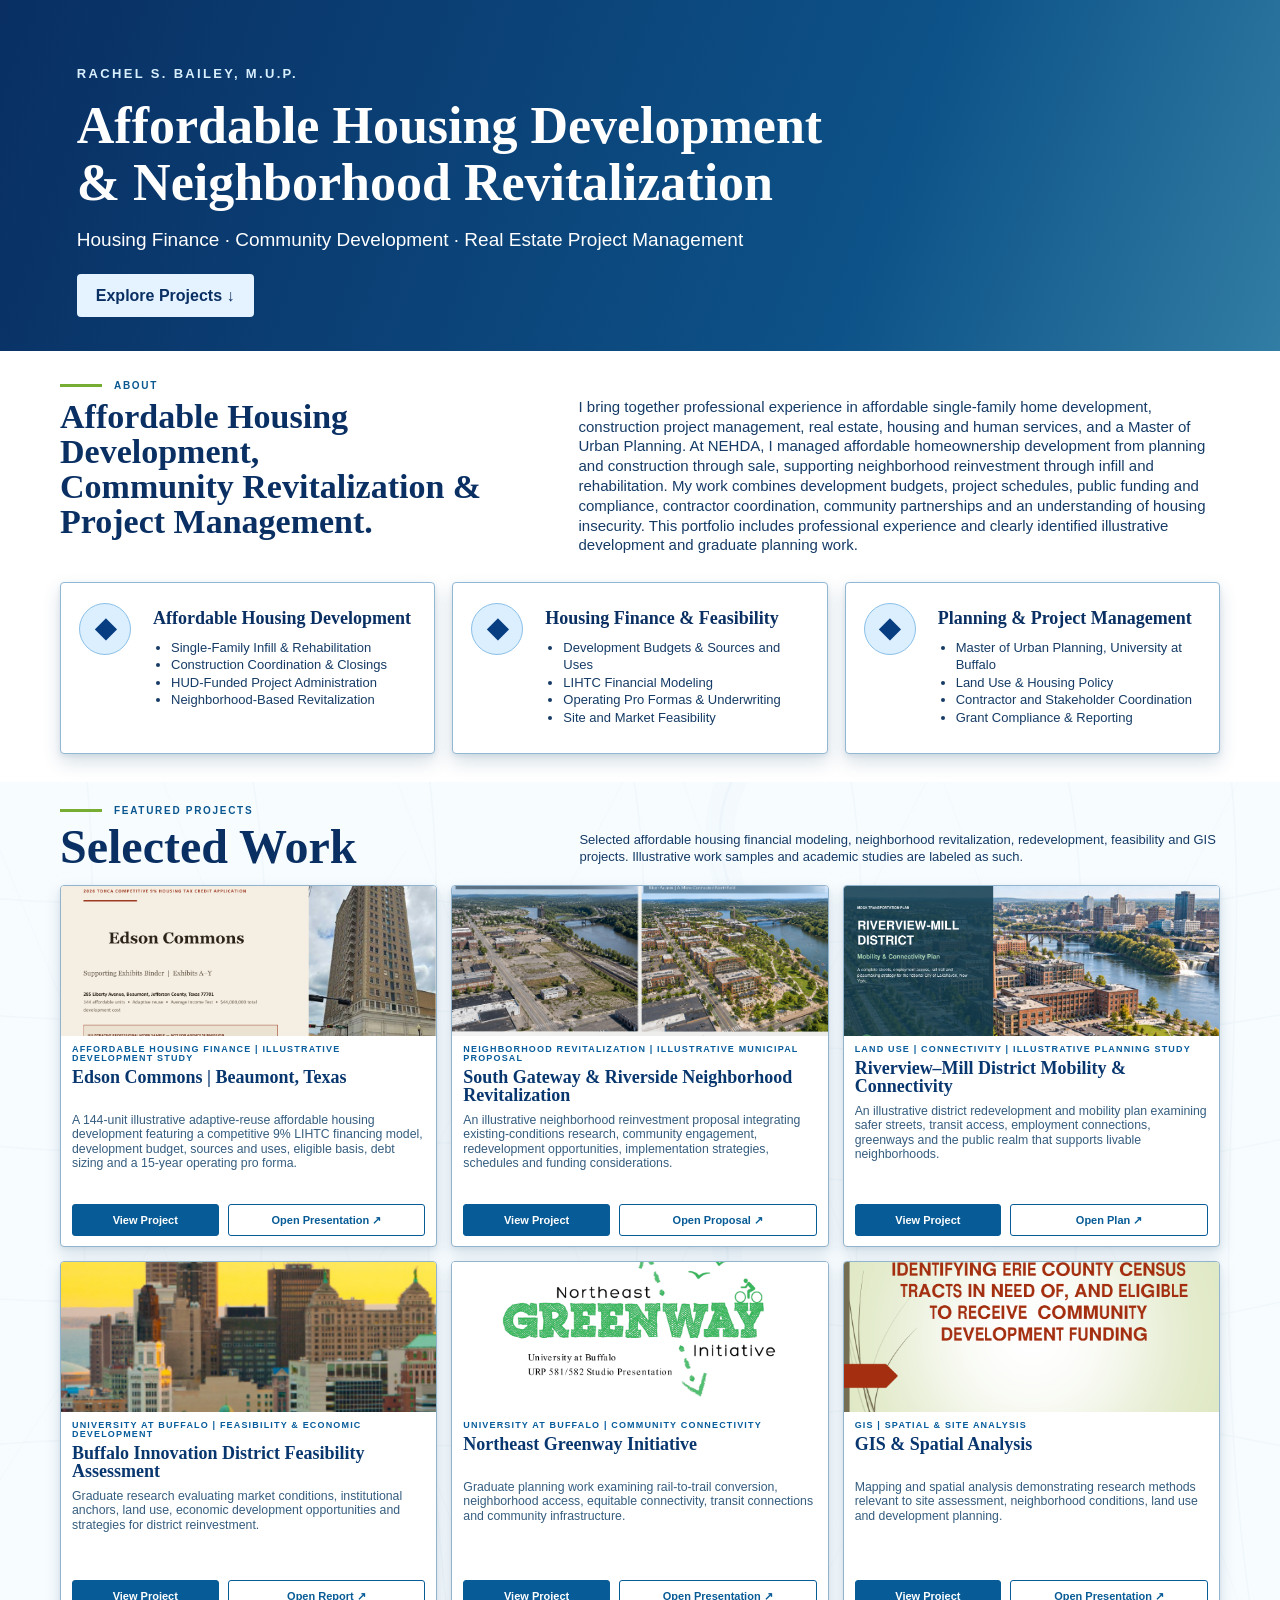
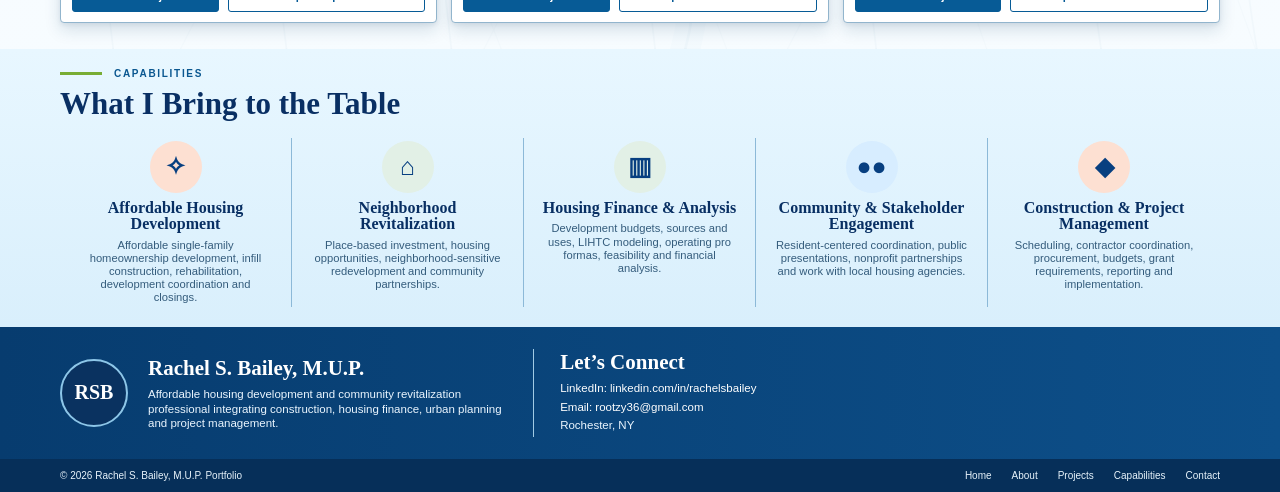
==== index.html @ 05797ed9 "Add files via upload" ====
<!DOCTYPE html>

<html lang="en">
<head>
<meta charset="utf-8"/>
<meta content="width=device-width, initial-scale=1" name="viewport"/>
<meta content="Affordable housing development, LIHTC financial modeling, neighborhood revitalization, infill housing and real estate project management portfolio of Rachel S. Bailey, M.U.P." name="description"/>
<title>Rachel S. Bailey, M.U.P. | Affordable Housing Development Portfolio</title>
<link href="styles.css" rel="stylesheet"/>
</head>
<body>
<section aria-label="Rachel S. Bailey portfolio header" class="hero" id="home">
<nav aria-label="Main navigation" class="hero-nav">
<a class="active" href="#home">Home</a>
<a href="#about">About</a>
<a href="#projects">Projects</a>
<a href="#capabilities">Capabilities</a>
<a href="#contact">Contact</a>
</nav>
<a aria-label="View my work" class="hero-work-link" href="#projects">View My Work</a>
<div class="housing-hero-content"><div class="housing-kicker">RACHEL S. BAILEY, M.U.P.</div><h1>Affordable Housing Development<br/>&amp; Neighborhood Revitalization</h1><p>Housing Finance · Community Development · Real Estate Project Management</p><a class="housing-cta" href="#projects">Explore Projects ↓</a></div></section>
<section class="about section" id="about">
<div class="container">
<div class="about-intro-grid">
<div>
<div class="eyebrow"><span></span>About</div>
<h2>Affordable Housing Development,<br/>Community Revitalization &amp; Project Management.</h2>

</div>
<div class="about-copy">
<p>I bring together professional experience in affordable single-family home development, construction project management, real estate, housing and human services, and a Master of Urban Planning. At NEHDA, I managed affordable homeownership development from planning and construction through sale, supporting neighborhood reinvestment through infill and rehabilitation. My work combines development budgets, project schedules, public funding and compliance, contractor coordination, community partnerships and an understanding of housing insecurity. This portfolio includes professional experience and clearly identified illustrative development and graduate planning work.</p>
</div>
</div>
<div class="about-cards">
<article class="about-card">
<div class="round-icon">◆</div>
<div><h3>Affordable Housing Development</h3>
<ul><li>Single-Family Infill &amp; Rehabilitation</li><li>Construction Coordination &amp; Closings</li><li>HUD-Funded Project Administration</li><li>Neighborhood-Based Revitalization</li></ul></div>
</article>
<article class="about-card">
<div class="round-icon">◆</div>
<div><h3>Housing Finance &amp; Feasibility</h3>
<ul><li>Development Budgets &amp; Sources and Uses</li><li>LIHTC Financial Modeling</li><li>Operating Pro Formas &amp; Underwriting</li><li>Site and Market Feasibility</li></ul></div>
</article>
<article class="about-card">
<div class="round-icon">◆</div>
<div><h3>Planning &amp; Project Management</h3>
<ul><li>Master of Urban Planning, University at Buffalo</li><li>Land Use &amp; Housing Policy</li><li>Contractor and Stakeholder Coordination</li><li>Grant Compliance &amp; Reporting</li></ul></div>
</article>
</div>
</div></section>
<section class="projects section" id="projects">
<div class="container">
<div class="section-heading-grid">
<div><div class="eyebrow"><span></span>Featured Projects</div><h2>Selected Work</h2></div>
<p>Selected affordable housing financial modeling, neighborhood revitalization, redevelopment, feasibility and GIS projects. Illustrative work samples and academic studies are labeled as such.</p>
</div>
<div class="project-grid"><article class="project-card"><div class="project-image"><img alt="Edson Commons | Beaumont, Texas project cover" loading="lazy" src="assets/edson_cover.png"/></div><div class="project-body"><div class="project-label">Affordable Housing Finance | Illustrative Development Study</div><h3>Edson Commons | Beaumont, Texas</h3><p>A 144-unit illustrative adaptive-reuse affordable housing development featuring a competitive 9% LIHTC financing model, development budget, sources and uses, eligible basis, debt sizing and a 15-year operating pro forma.</p><div class="project-actions"><a class="btn" href="edson-commons.html">View Project</a><a class="btn outline" href="documents/Edson_Commons_Presentation.pdf" rel="noopener" target="_blank">Open Presentation ↗</a></div></div></article><article class="project-card"><div class="project-image"><img alt="South Gateway &amp; Riverside Neighborhood Revitalization project cover" loading="lazy" src="assets/south_gateway_before_after.png"/></div><div class="project-body"><div class="project-label">Neighborhood Revitalization | Illustrative Municipal Proposal</div><h3>South Gateway &amp; Riverside Neighborhood Revitalization</h3><p>An illustrative neighborhood reinvestment proposal integrating existing-conditions research, community engagement, redevelopment opportunities, implementation strategies, schedules and funding considerations.</p><div class="project-actions"><a class="btn" href="municipal-proposal.html">View Project</a><a class="btn outline" href="documents/South_Gateway_Riverside_Proposal_FINAL_2026.pdf" rel="noopener" target="_blank">Open Proposal ↗</a></div></div></article><article class="project-card"><div class="project-image"><img alt="Riverview–Mill District Mobility &amp; Connectivity project cover" loading="lazy" src="assets/lakehaven_cover.png"/></div><div class="project-body"><div class="project-label">Land Use | Connectivity | Illustrative Planning Study</div><h3>Riverview–Mill District Mobility &amp; Connectivity</h3><p>An illustrative district redevelopment and mobility plan examining safer streets, transit access, employment connections, greenways and the public realm that supports livable neighborhoods.</p><div class="project-actions"><a class="btn" href="lakehaven-mobility.html">View Project</a><a class="btn outline" href="documents/Lakehaven_Riverview_Mobility_Connectivity_Plan.pdf" rel="noopener" target="_blank">Open Plan ↗</a></div></div></article><article class="project-card"><div class="project-image"><img alt="Buffalo Innovation District Feasibility Assessment project cover" loading="lazy" src="assets/innovation_cover.png"/></div><div class="project-body"><div class="project-label">University at Buffalo | Feasibility &amp; Economic Development</div><h3>Buffalo Innovation District Feasibility Assessment</h3><p>Graduate research evaluating market conditions, institutional anchors, land use, economic development opportunities and strategies for district reinvestment.</p><div class="project-actions"><a class="btn" href="innovation-district.html">View Project</a><a class="btn outline" href="documents/Buffalo_Innovation_District_Feasibility_Report.pdf" rel="noopener" target="_blank">Open Report ↗</a></div></div></article><article class="project-card"><div class="project-image"><img alt="Northeast Greenway Initiative project cover" loading="lazy" src="assets/greenway_cover.png"/></div><div class="project-body"><div class="project-label">University at Buffalo | Community Connectivity</div><h3>Northeast Greenway Initiative</h3><p>Graduate planning work examining rail-to-trail conversion, neighborhood access, equitable connectivity, transit connections and community infrastructure.</p><div class="project-actions"><a class="btn" href="greenway.html">View Project</a><a class="btn outline" href="documents/Northeast_Greenway_Presentation.pdf" rel="noopener" target="_blank">Open Presentation ↗</a></div></div></article><article class="project-card"><div class="project-image"><img alt="GIS &amp; Spatial Analysis project cover" loading="lazy" src="assets/gis_cover.png"/></div><div class="project-body"><div class="project-label">GIS | Spatial &amp; Site Analysis</div><h3>GIS &amp; Spatial Analysis</h3><p>Mapping and spatial analysis demonstrating research methods relevant to site assessment, neighborhood conditions, land use and development planning.</p><div class="project-actions"><a class="btn" href="erie-gis.html">View Project</a><a class="btn outline" href="documents/Erie_County_GIS_Presentation.pdf" rel="noopener" target="_blank">Open Presentation ↗</a></div></div></article></div>
</div>
</section>

<section class="capabilities section" id="capabilities">
<div class="container">
<div class="eyebrow"><span></span>Capabilities</div>
<h2>What I Bring to the Table</h2>
<div class="cap-grid">
<article class="cap"><div class="cap-icon peach">✧</div><h3>Affordable Housing Development</h3><p>Affordable single-family homeownership development, infill construction, rehabilitation, development coordination and closings.</p></article>
<article class="cap"><div class="cap-icon green">⌂</div><h3>Neighborhood Revitalization</h3><p>Place-based investment, housing opportunities, neighborhood-sensitive redevelopment and community partnerships.</p></article>
<article class="cap"><div class="cap-icon green">▥</div><h3>Housing Finance &amp; Analysis</h3><p>Development budgets, sources and uses, LIHTC modeling, operating pro formas, feasibility and financial analysis.</p></article>
<article class="cap"><div class="cap-icon blue">●●</div><h3>Community &amp; Stakeholder Engagement</h3><p>Resident-centered coordination, public presentations, nonprofit partnerships and work with local housing agencies.</p></article>
<article class="cap"><div class="cap-icon peach">◆</div><h3>Construction &amp; Project Management</h3><p>Scheduling, contractor coordination, procurement, budgets, grant requirements, reporting and implementation.</p></article>
</div>
</div>
</section>
<footer id="contact">
<div class="footer-main">
<div class="container footer-grid">
<div class="footer-profile">
<div aria-label="Rachel S. Bailey initials" class="monogram">RSB</div>
<div><h3>Rachel S. Bailey, M.U.P.</h3><p>Affordable housing development and community revitalization professional integrating construction, housing finance, urban planning and project management.</p></div>
</div>

<div class="footer-contact"><h3>Let’s Connect</h3><p><a href="https://www.linkedin.com/in/rachelsbailey" target="_blank">LinkedIn: linkedin.com/in/rachelsbailey</a></p><p><a href="mailto:rootzy36@gmail.com">Email: rootzy36@gmail.com</a></p><p>Rochester, NY</p></div>
</div>
</div>
<div class="footer-bottom"><div class="container footer-bottom-inner"><span>© 2026 Rachel S. Bailey, M.U.P. Portfolio</span><nav><a href="#home">Home</a><a href="#about">About</a><a href="#projects">Projects</a><a href="#capabilities">Capabilities</a><a href="#contact">Contact</a></nav></div></div>
</footer>
</body>
</html>
---- styles.css ----
:root{--navy:#092f63;--blue:#075c9b;--ink:#153b66;--muted:#4a6781;--line:#91b7d3;--light:#e8f7ff;--pale:#f7fbfe}
*{box-sizing:border-box} html{scroll-behavior:smooth} body{margin:0;color:var(--ink);font-family:Arial,"Segoe UI",sans-serif;line-height:1.32;background:white} a{color:inherit}.container{width:min(1160px,92%);margin:auto}.section{padding:28px 0}.hero{position:relative;width:100%;aspect-ratio:1024/250;background:url("assets/hero_approved_final.png") center/cover no-repeat}.hero-nav{position:absolute;top:10px;right:6.5%;display:flex;gap:26px;z-index:3}.hero-nav a{font-size:14px;font-weight:700;color:#062b59;text-decoration:none;padding:6px 2px 5px;border-bottom:3px solid transparent;text-shadow:0 1px 1px rgba(255,255,255,.65)}.hero-nav a:hover,.hero-nav a.active{border-color:#0c5b97}.hero-work-link{position:absolute;left:6.7%;top:70%;width:15.5%;height:15%;text-indent:-9999px;overflow:hidden;z-index:4}
.eyebrow{text-transform:uppercase;letter-spacing:.17em;font-size:10px;font-weight:800;color:#0a5790;display:flex;align-items:center;gap:12px}.eyebrow span{display:inline-block;width:42px;height:3px;background:#78ad34}.about{background:white}.about-intro-grid{display:grid;grid-template-columns:.84fr 1.16fr;gap:54px;align-items:start}.about h2,.projects h2,.capabilities h2{font-family:Georgia,"Times New Roman",serif;color:var(--navy);font-weight:700}.about h2{font-size:34px;line-height:1.03;margin:7px 0 10px}.about blockquote{font-family:Georgia,"Times New Roman",serif;font-style:italic;color:#214d78;margin:14px 0 0 42px;font-size:15px;max-width:360px}.about blockquote cite{display:block;font-style:normal;margin-top:2px}.about-copy{padding-top:18px;font-size:15px}.about-copy p{margin:0}.about-cards{display:grid;grid-template-columns:repeat(3,1fr);gap:17px;margin-top:27px}.about-card{background:white;border:1.5px solid #90b8d4;box-shadow:0 8px 18px rgba(25,78,116,.18),0 2px 5px rgba(25,78,116,.09);border-radius:4px;padding:20px 18px;display:grid;grid-template-columns:62px 1fr;gap:12px;min-height:172px}.round-icon,.resource-icon,.cap-icon{border-radius:50%;display:grid;place-items:center}.round-icon{width:52px;height:52px;background:#dcefff;border:1px solid #8ac0e8;color:#073e82;font-size:27px;font-weight:800}.about-card h3{font-family:Georgia,"Times New Roman",serif;color:var(--navy);font-size:18px;line-height:1.15;margin:5px 0 10px}.about-card ul{margin:0;padding-left:18px;font-size:13px;line-height:1.35}
.projects{background-color:#f5fbff;background-image:linear-gradient(rgba(247,252,255,.84),rgba(247,252,255,.84)),url("assets/planning_map_overlay.svg");background-size:cover;background-position:center;padding:22px 0 26px}.section-heading-grid{display:grid;grid-template-columns:.85fr 1.15fr;gap:46px;align-items:end;margin-bottom:15px}.projects h2{font-size:48px;line-height:.95;margin:7px 0 0}.section-heading-grid p{margin:0 0 5px;font-size:13px}.project-grid{display:grid;grid-template-columns:repeat(3,minmax(0,1fr));gap:14px;align-items:stretch}.project-card{background:white;border:1.5px solid #92b5cd;box-shadow:0 7px 16px rgba(22,66,99,.15),0 2px 4px rgba(22,66,99,.08);border-radius:4px;overflow:hidden;display:flex;flex-direction:column;height:100%}.project-image{height:150px;flex:0 0 150px;background:#edf5f9;overflow:hidden}.project-image img{width:100%;height:100%;object-fit:cover;object-position:center;display:block}.project-body{padding:9px 11px 10px;display:flex;flex-direction:column;flex:1;min-height:210px}.project-label{font-size:9px;line-height:1;text-transform:uppercase;letter-spacing:.13em;color:#075c9b;font-weight:800;margin-bottom:5px}.project-body h3{font-family:Georgia,"Times New Roman",serif;color:#08366e;font-size:18px;line-height:1.03;margin:0 0 7px;min-height:38px}.project-body p{font-size:12.3px;line-height:1.17;margin:0;color:#355d7f;min-height:57px}.project-actions{display:grid;grid-template-columns:1fr 1.35fr;gap:9px;margin-top:auto;padding-top:10px}.btn{display:inline-flex;align-items:center;justify-content:center;min-height:32px;padding:6px 10px;background:#075b96;color:white;text-decoration:none;border:1px solid #075b96;border-radius:3px;font-size:11px;font-weight:700;text-align:center;white-space:nowrap}.btn.outline{background:white;color:#075b96}.btn:hover{filter:brightness(.93)}
.resources{background:white;border-top:1px solid #d9e8f3;border-bottom:1px solid #d9e8f3}.resource-grid{display:grid;grid-template-columns:repeat(3,1fr)}.resource-card{padding:18px 18px 17px;display:grid;grid-template-columns:58px 1fr;gap:12px;min-height:108px;border-right:1px solid #a7c6db}.resource-card:last-child{border-right:0}.resource-icon{width:52px;height:52px;background:#d9efff;border:1px solid #9acbec;color:#063d7e;font-size:25px;font-weight:800}.resource-card h3{font-family:Georgia,"Times New Roman",serif;color:var(--navy);font-size:18px;margin:1px 0 2px}.resource-card p{font-size:11.6px;line-height:1.18;color:#385f80;margin:0 0 3px}.resource-card a{font-family:Georgia,"Times New Roman",serif;color:#06366e;font-size:12px;font-weight:700}
.capabilities{background:linear-gradient(180deg,#e8f7ff,#d9effc);padding:18px 0 20px}.capabilities h2{font-size:31px;margin:4px 0 13px}.cap-grid{display:grid;grid-template-columns:repeat(5,1fr);gap:0}.cap{padding:3px 18px 2px;text-align:center;border-right:1px solid #8cb9d8}.cap:last-child{border-right:0}.cap-icon{width:52px;height:52px;margin:0 auto 7px;background:#d9efff;color:#073f80;font-size:25px;font-weight:800}.cap-icon.peach{background:#fde0d2}.cap-icon.green{background:#e2f0e6}.cap-icon.blue{background:#d7edff}.cap h3{font-family:Georgia,"Times New Roman",serif;color:#082f63;font-size:16px;line-height:1.02;margin:0 0 6px}.cap p{font-size:11.2px;line-height:1.18;color:#345c7c;margin:0}
.footer-main{background:linear-gradient(90deg,#073c6f,#0d4f89);color:white;padding:22px 0}.footer-grid{display:grid;grid-template-columns:1.25fr .95fr .9fr;gap:28px;align-items:center}.footer-profile{display:grid;grid-template-columns:72px 1fr;gap:16px;align-items:center}.monogram{width:68px;height:68px;border-radius:50%;display:grid;place-items:center;border:2px solid #8dc6e8;background:#0a3260;color:white;font-family:Georgia,"Times New Roman",serif;font-weight:700;font-size:20px}.footer-main h3{font-family:Georgia,"Times New Roman",serif;font-size:21px;margin:0 0 5px}.footer-main p{font-size:11.5px;line-height:1.25;margin:0;color:#ebf6ff}.footer-quote{border-left:1px solid #a1cbe5;padding-left:25px;margin:0;font-family:Georgia,"Times New Roman",serif;font-size:13px;font-style:italic;line-height:1.35}.footer-quote cite{display:block;font-style:normal;margin-top:8px}.footer-contact{border-left:1px solid #a1cbe5;padding-left:26px}.footer-contact p{margin:4px 0}.footer-contact a{color:white;text-decoration:none}.footer-bottom{background:#062f59;color:#e7f3fb;padding:10px 0}.footer-bottom-inner{display:flex;justify-content:space-between;align-items:center;gap:20px;font-size:10px}.footer-bottom nav{display:flex;gap:20px}.footer-bottom a{color:#e7f3fb;text-decoration:none}
/* Project/resource pages use same language */
.site-header{background:#e7f5ff;border-bottom:1px solid #c7deed}.site-header .nav{width:min(1160px,92%);margin:auto;display:flex;justify-content:flex-end}.site-header .nav-links{display:flex;gap:26px}.site-header a{display:block;padding:14px 0 11px;color:#0b3564;text-decoration:none;font-weight:700;font-size:13px}.project-hero{background:#eef8ff;border-bottom:1px solid #c7deed;padding:34px 0 26px}.project-hero .container,.project-detail .container,.project-detail+.section .container{width:min(1160px,92%);margin:auto}.project-hero .meta{text-transform:uppercase;letter-spacing:.14em;font-size:10px;font-weight:800;color:#075c9b}.project-hero h1{font-family:Georgia,"Times New Roman",serif;color:#082f63;font-size:38px;line-height:1.04;margin:8px 0 10px}.project-hero p{max-width:850px;color:#4d6b83;font-size:14px}.project-detail{padding:34px 0;background:white}.project-layout{display:grid;grid-template-columns:1fr 330px;gap:22px}.preview,.side{border:1.5px solid #90b8d4;box-shadow:0 7px 17px rgba(20,65,99,.14);padding:14px;border-radius:4px;background:white}.preview img{width:100%;max-height:620px;object-fit:contain;display:block}.side h3{font-family:Georgia,"Times New Roman",serif;color:#082f63;margin-top:0}.side ul{padding-left:18px;color:#4d6b83;font-size:13px}.pdf-frame{width:100%;height:78vh;border:1.5px solid #90b8d4;box-shadow:0 7px 17px rgba(20,65,99,.12);background:white}.placeholder{padding:38px;border:1.5px dashed #90b8d4;text-align:center}.project-detail+.section{background:#f7fbfe;padding:30px 0}.project-detail+.section h2{font-family:Georgia,"Times New Roman",serif;color:#082f63}
@media(max-width:900px){.hero-nav{right:3%;gap:14px}.about-intro-grid,.section-heading-grid,.footer-grid,.project-layout{grid-template-columns:1fr}.about-cards,.project-grid{grid-template-columns:repeat(2,1fr)}.cap-grid{grid-template-columns:repeat(2,1fr);gap:14px}.cap{border-right:0;border-bottom:1px solid #8cb9d8;padding-bottom:14px}.footer-contact,.footer-quote{border-left:0;padding-left:0}.resource-grid{grid-template-columns:1fr}.resource-card{border-right:0;border-bottom:1px solid #a7c6db}}
@media(max-width:620px){.hero{aspect-ratio:auto;height:300px;background-size:auto 100%;background-position:center}.hero-nav{background:rgba(235,247,255,.92);left:0;right:0;top:0;justify-content:center;gap:12px;padding:4px}.hero-nav a{font-size:11px}.hero-work-link{left:7%;top:70%;width:30%}.about-cards,.project-grid,.cap-grid{grid-template-columns:1fr}.about-intro-grid{gap:18px}.about blockquote{margin-left:0}.project-image{height:180px;flex-basis:180px}.project-body p,.project-body h3{min-height:auto}.footer-bottom-inner{flex-direction:column}.footer-bottom nav{flex-wrap:wrap;justify-content:center}}

/* Exact approved hero artwork; transparent hit targets preserve live navigation. */
.hero-nav a{color:transparent!important;text-shadow:none!important;border-bottom-color:transparent!important;min-width:52px}.hero-nav{top:3px;right:6.8%;gap:16px}

/* V17 - South Gateway proposal page */
.proposal-banner{background:linear-gradient(90deg,rgba(6,42,77,.96),rgba(6,42,77,.68)),url("assets/south_gateway_before_after.png") center 66%/cover no-repeat;color:white;padding:34px 0 32px}
.proposal-banner-inner{display:flex;justify-content:space-between;gap:30px;align-items:end}.proposal-kicker{font-size:11px;letter-spacing:.16em;font-weight:800}.proposal-banner h1{font-family:Georgia,"Times New Roman",serif;font-size:42px;line-height:1.02;margin:8px 0 10px}.proposal-banner p{letter-spacing:.23em;text-transform:uppercase;margin:0;font-size:12px}.proposal-banner-note{font-family:Georgia,"Times New Roman",serif;font-style:italic;font-size:18px;max-width:240px;text-align:right}
.proposal-tabs{background:#f7fbfe;border-bottom:1px solid #c7deed;box-shadow:0 2px 6px rgba(20,65,99,.06)}.proposal-tabs-inner{display:grid;grid-template-columns:repeat(4,1fr)}.proposal-tabs a{padding:12px 10px;text-align:center;text-decoration:none;font-size:13px;font-weight:700;color:#173f68;border-right:1px solid #d8e7f1}.proposal-tabs a:first-child{border-left:1px solid #d8e7f1}.proposal-tabs a.active{background:white;color:#082f63;border-bottom:3px solid #075c9b}
.proposal-overview{padding:18px 0;background:white}.proposal-overview p{max-width:990px;margin:6px 0 0;color:#4a6781;font-size:14px}.proposal-meta{font-size:10px;text-transform:uppercase;letter-spacing:.13em;font-weight:800;color:#075c9b}
.proposal-section{padding:28px 0 30px;background:white}.section-title-row{display:flex;justify-content:space-between;gap:24px;align-items:end;margin-bottom:16px}.section-title-row h2,.deliverables-heading h2{font-family:Georgia,"Times New Roman",serif;color:#082f63;margin:4px 0 0;font-size:32px}.smallcap{text-transform:uppercase;letter-spacing:.15em;font-size:10px;font-weight:800;color:#075c9b}.proposal-note{max-width:390px;margin:0;color:#4a6781;font-size:12px;text-align:right}.proposal-doc-grid{display:grid;grid-template-columns:1.6fr 1fr;gap:18px}.proposal-doc-card{border:1.5px solid #90b8d4;box-shadow:0 7px 17px rgba(20,65,99,.13);border-radius:5px;background:white;display:flex;gap:18px;padding:15px;min-height:320px}.proposal-cover-frame{width:230px;flex:0 0 230px;background:#eef5f8;border:1px solid #d0e0ea;display:flex;align-items:center;justify-content:center}.proposal-cover-frame img{width:100%;height:100%;object-fit:contain;display:block}.proposal-doc-copy,.rfp-cover-text{display:flex;flex-direction:column;justify-content:center}.document-type{text-transform:uppercase;letter-spacing:.15em;font-size:9px;font-weight:800;color:#075c9b;margin-bottom:7px}.proposal-doc-card h3{font-family:Georgia,"Times New Roman",serif;color:#082f63;font-size:23px;line-height:1.07;margin:0 0 9px}.proposal-doc-card p{font-size:13px;color:#4a6781;margin:0 0 15px;line-height:1.35}.proposal-doc-card .btn{align-self:flex-start}.rfp-card{background:linear-gradient(180deg,#f8fbfd,#eef6fb)}
.deliverables-section{padding:28px 0 34px;background:linear-gradient(180deg,#eef7fd,#f8fbfd);border-top:1px solid #d4e5f0}.deliverables-heading{display:grid;grid-template-columns:1fr 240px;gap:30px;align-items:end;margin-bottom:18px}.deliverables-heading p{margin:7px 0 0;color:#4a6781;font-size:13px;max-width:850px}.deliverables-tagline{text-transform:uppercase;letter-spacing:.18em;font-size:13px;color:#0d4675;line-height:1.55;border-bottom:3px solid #6f9f3c;padding-bottom:10px}.deliverables-grid{display:grid;grid-template-columns:repeat(5,minmax(0,1fr));gap:14px;align-items:stretch}.deliverable-card{background:white;border:1.5px solid #9abbd1;box-shadow:0 7px 16px rgba(20,65,99,.13);display:flex;flex-direction:column;min-width:0}.deliverable-card>img{width:100%;height:250px;object-fit:cover;object-position:top center;display:block;border-bottom:1px solid #d9e6ee}.deliverable-body{padding:11px 11px 12px;display:flex;flex-direction:column;flex:1}.deliverable-number{font-size:11px;font-weight:800;text-transform:uppercase;color:#0b3b69;line-height:1.2;min-height:30px}.deliverable-body p{font-size:11.5px;line-height:1.25;color:#4a6781;margin:7px 0 12px;flex:1}.deliverable-body .btn{width:100%}.fictional-note{font-size:10.5px;color:#61798d;margin:16px 0 0;font-style:italic}
@media(max-width:1000px){.deliverables-grid{grid-template-columns:repeat(2,1fr)}.proposal-doc-grid{grid-template-columns:1fr}.proposal-main-card{min-height:300px}.deliverables-heading{grid-template-columns:1fr}.deliverables-tagline{max-width:320px}.proposal-banner-inner{align-items:start}.proposal-banner-note{display:none}}
@media(max-width:650px){.proposal-tabs-inner{grid-template-columns:1fr 1fr}.proposal-doc-card{flex-direction:column}.proposal-cover-frame{width:100%;height:430px}.deliverables-grid{grid-template-columns:1fr}.deliverable-card>img{height:auto}.section-title-row{display:block}.proposal-note{text-align:left;margin-top:8px}.proposal-banner h1{font-size:32px}.proposal-banner{padding:26px 0}}

.project-image img[src$="lakehaven_cover.png"]{width:100%;height:100%;object-fit:cover;object-position:center top;display:block}

/* Affordable housing edition: replace baked-in planning banner with accessible live text */
.hero{aspect-ratio:auto;min-height:300px;background:linear-gradient(110deg,#092f63 0%,#0d5288 68%,#317da4 100%);display:flex;align-items:center}.hero-nav a{color:white;text-shadow:none}.hero-nav a.active,.hero-nav a:hover{border-color:#b3d67a}.hero-work-link{display:none}.housing-hero-content{width:min(1160px,88%);margin:65px auto 34px;color:white}.housing-kicker{letter-spacing:.18em;font-size:13px;font-weight:700;color:#d9f0ff}.housing-hero-content h1{font-family:Georgia,'Times New Roman',serif;font-size:clamp(28px,4.2vw,52px);line-height:1.1;max-width:900px;margin:15px 0}.housing-hero-content p{font-size:clamp(13px,1.7vw,19px);margin:0 0 22px}.housing-cta{display:inline-block;background:#e5f2ff;color:#092f63;text-decoration:none;padding:11px 19px;border-radius:4px;font-weight:700}.project-card .project-body h3{overflow-wrap:anywhere}@media(max-width:650px){.hero{min-height:360px}.hero-nav{top:8px;right:4%;left:4%;justify-content:center;gap:12px;flex-wrap:wrap}.hero-nav a{font-size:12px}.housing-hero-content{margin-top:95px}}
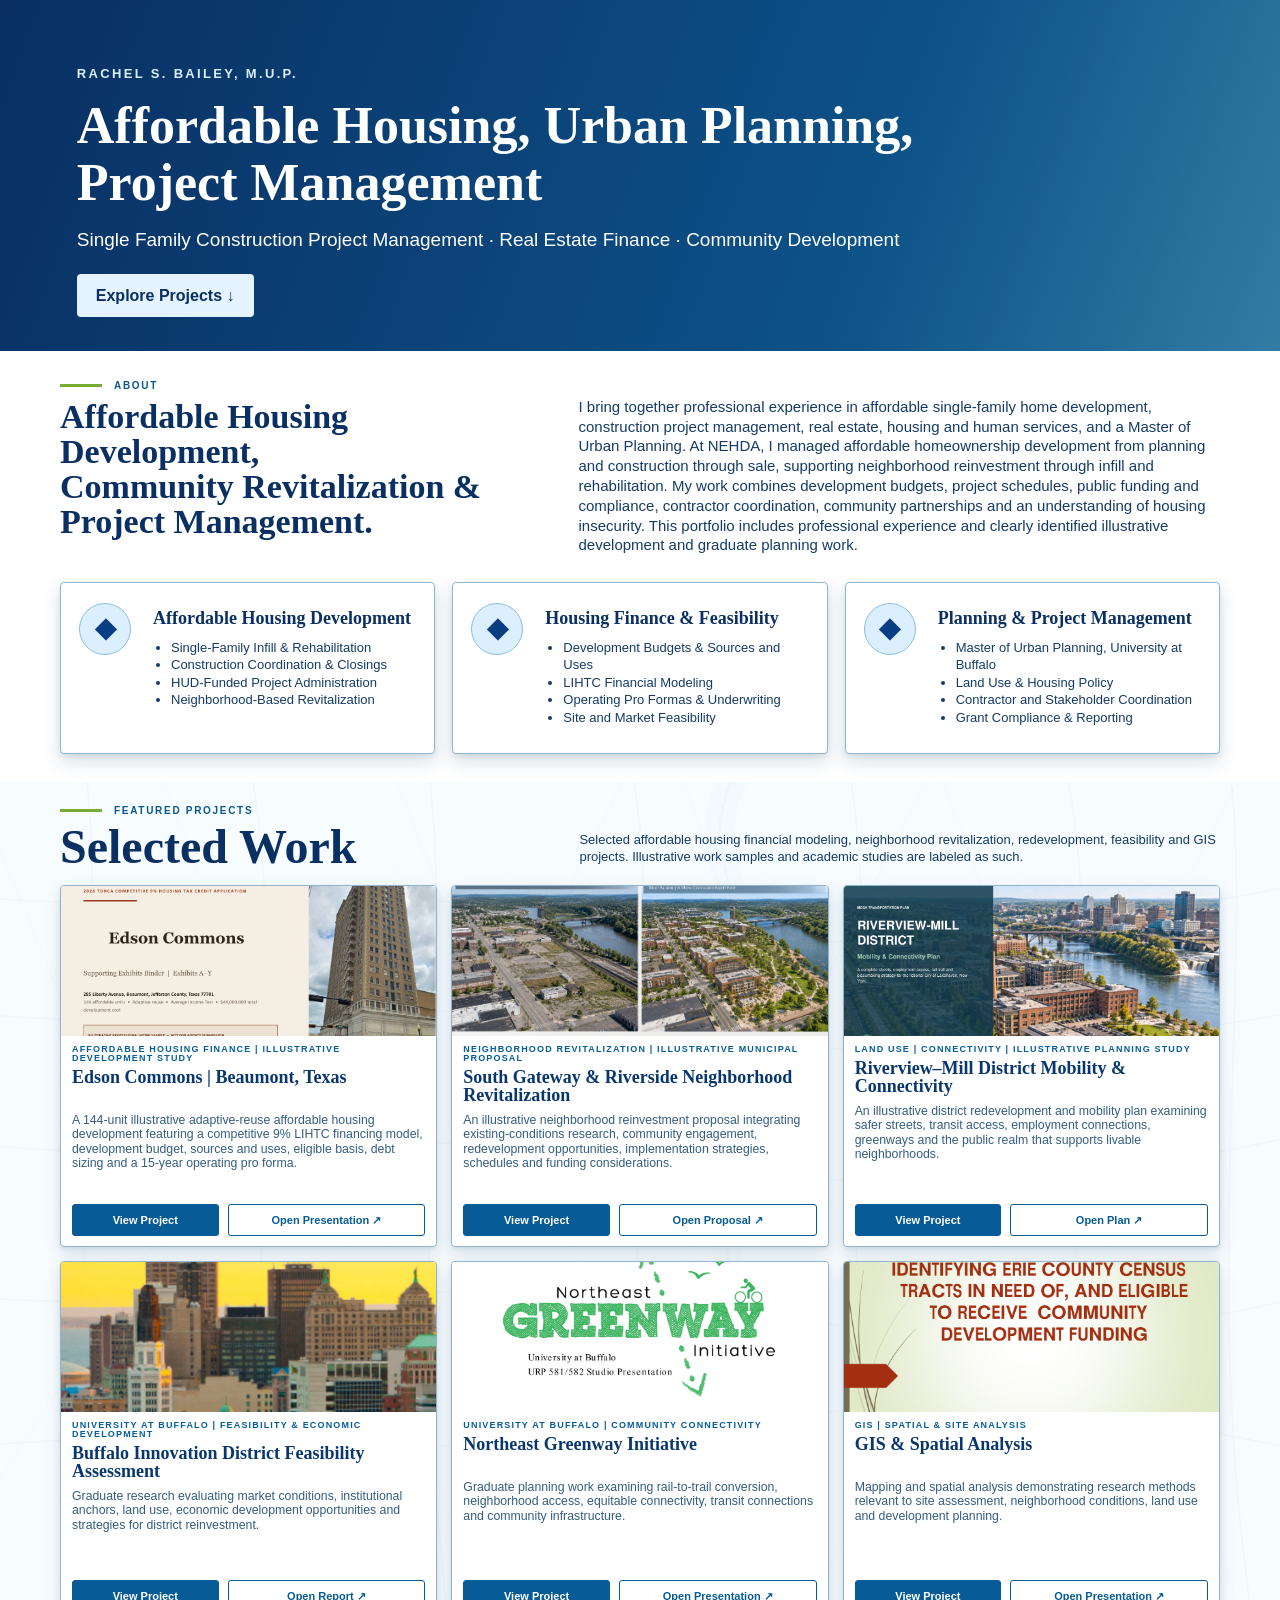
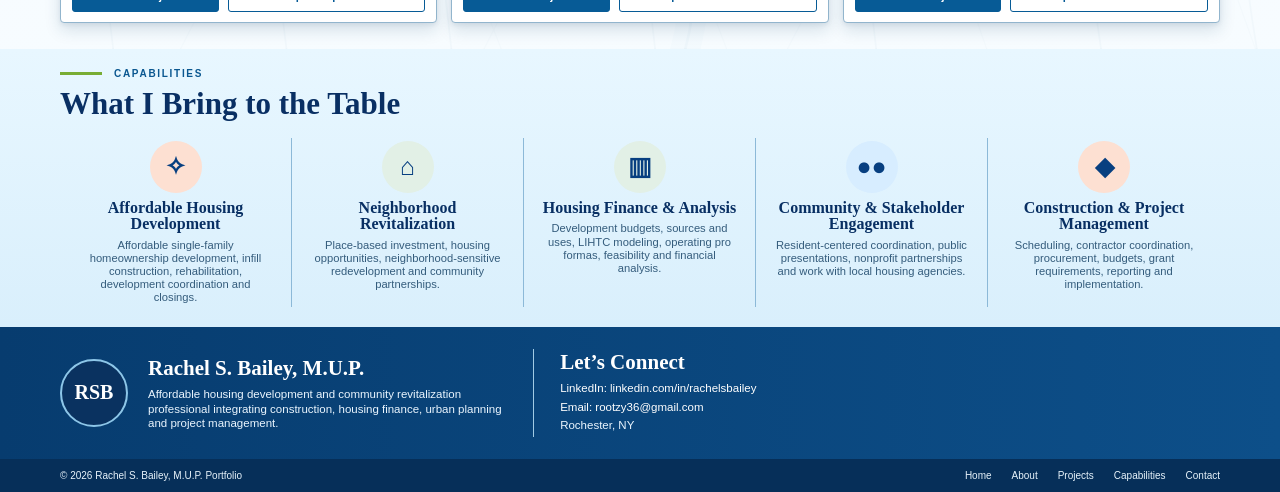
==== commit 69e24799: "Update homepage headings Updated the housing hero content to reflect new focus areas." ====
--- a/index.html
+++ b/index.html
@@ -18,7 +18,7 @@
 <a href="#contact">Contact</a>
 </nav>
 <a aria-label="View my work" class="hero-work-link" href="#projects">View My Work</a>
-<div class="housing-hero-content"><div class="housing-kicker">RACHEL S. BAILEY, M.U.P.</div><h1>Affordable Housing Development<br/>&amp; Neighborhood Revitalization</h1><p>Housing Finance · Community Development · Real Estate Project Management</p><a class="housing-cta" href="#projects">Explore Projects ↓</a></div></section>
+<div class="housing-hero-content"><div class="housing-kicker">RACHEL S. BAILEY, M.U.P.</div><h1>Affordable Housing, Urban Planning,<br/>Project Management</h1><p>Single Family Construction Project Management · Real Estate Finance · Community Development</p><a class="housing-cta" href="#projects">Explore Projects ↓</a></div></section>
 <section class="about section" id="about">
 <div class="container">
 <div class="about-intro-grid">
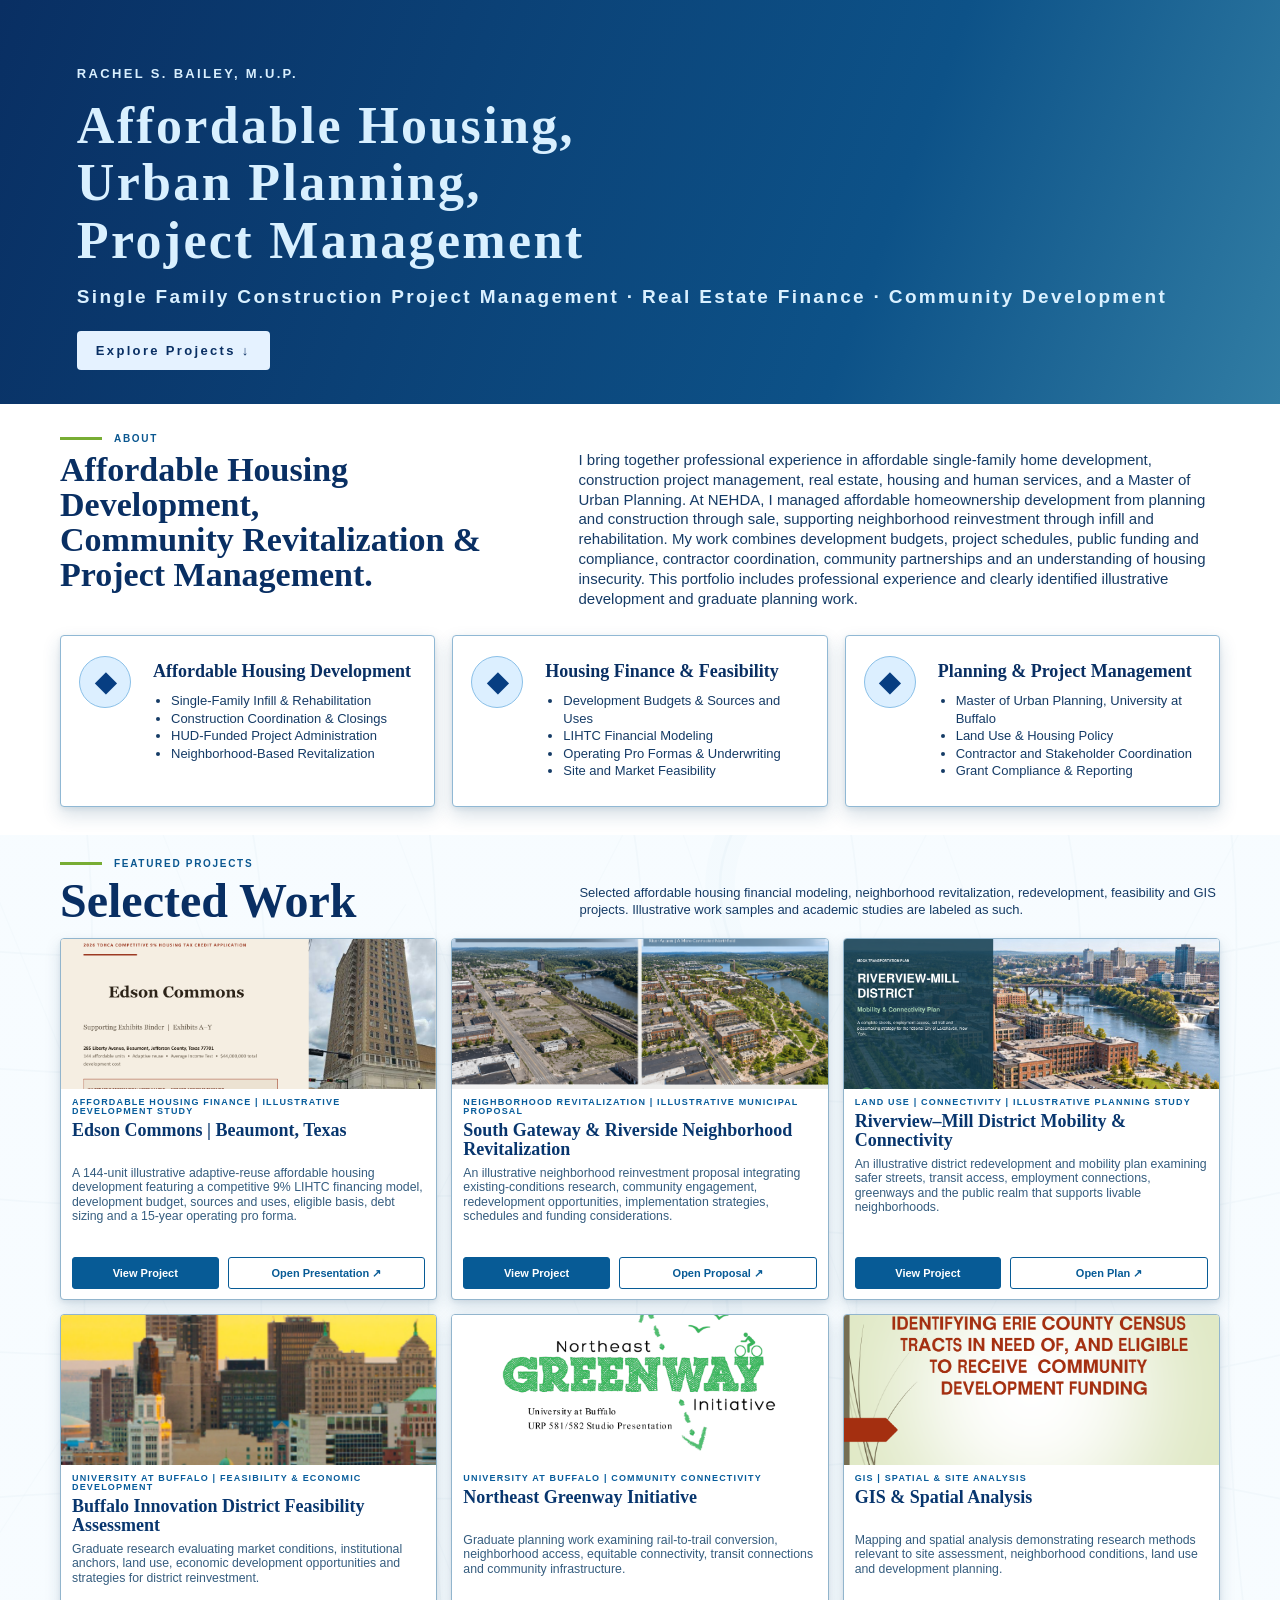
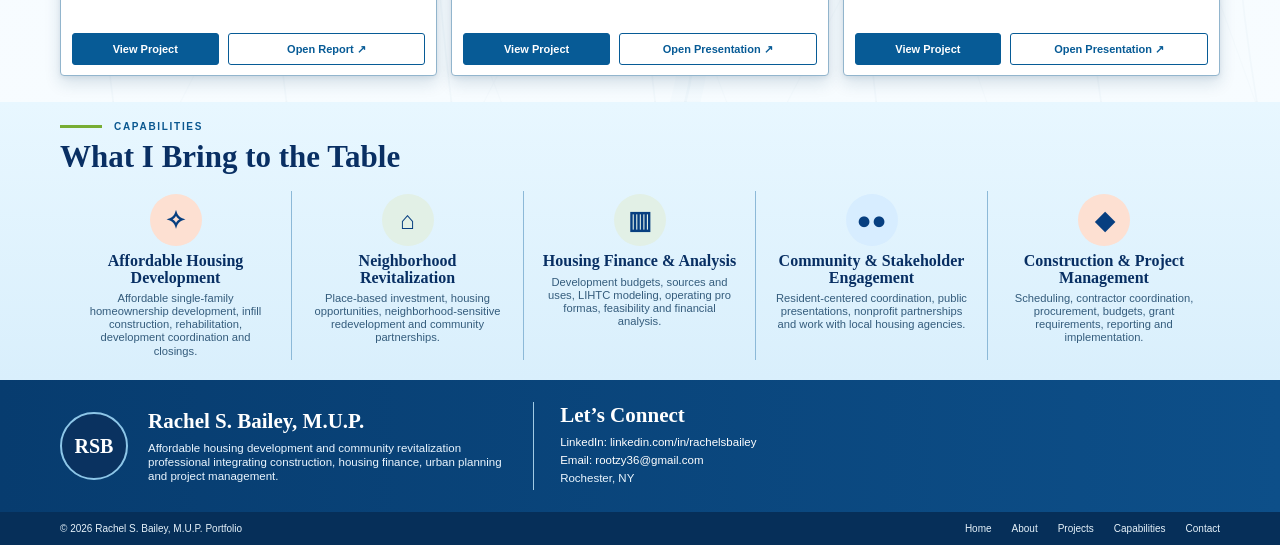
==== commit 5fafdda4: "Re align title Updated housing hero content for improved clarity and formatting." ====
--- a/index.html
+++ b/index.html
@@ -18,7 +18,7 @@
 <a href="#contact">Contact</a>
 </nav>
 <a aria-label="View my work" class="hero-work-link" href="#projects">View My Work</a>
-<div class="housing-hero-content"><div class="housing-kicker">RACHEL S. BAILEY, M.U.P.</div><h1>Affordable Housing, Urban Planning,<br/>Project Management</h1><p>Single Family Construction Project Management · Real Estate Finance · Community Development</p><a class="housing-cta" href="#projects">Explore Projects ↓</a></div></section>
+<div class="housing-hero-content"><div class="housing-kicker">RACHEL S. BAILEY, M.U.P.<h1>Affordable Housing,<br/>Urban Planning,<br/>Project Management</h1><p>Single Family Construction Project Management · Real Estate Finance · Community Development</p><a class="housing-cta" href="#projects">Explore Projects ↓</a></div></section>
 <section class="about section" id="about">
 <div class="container">
 <div class="about-intro-grid">
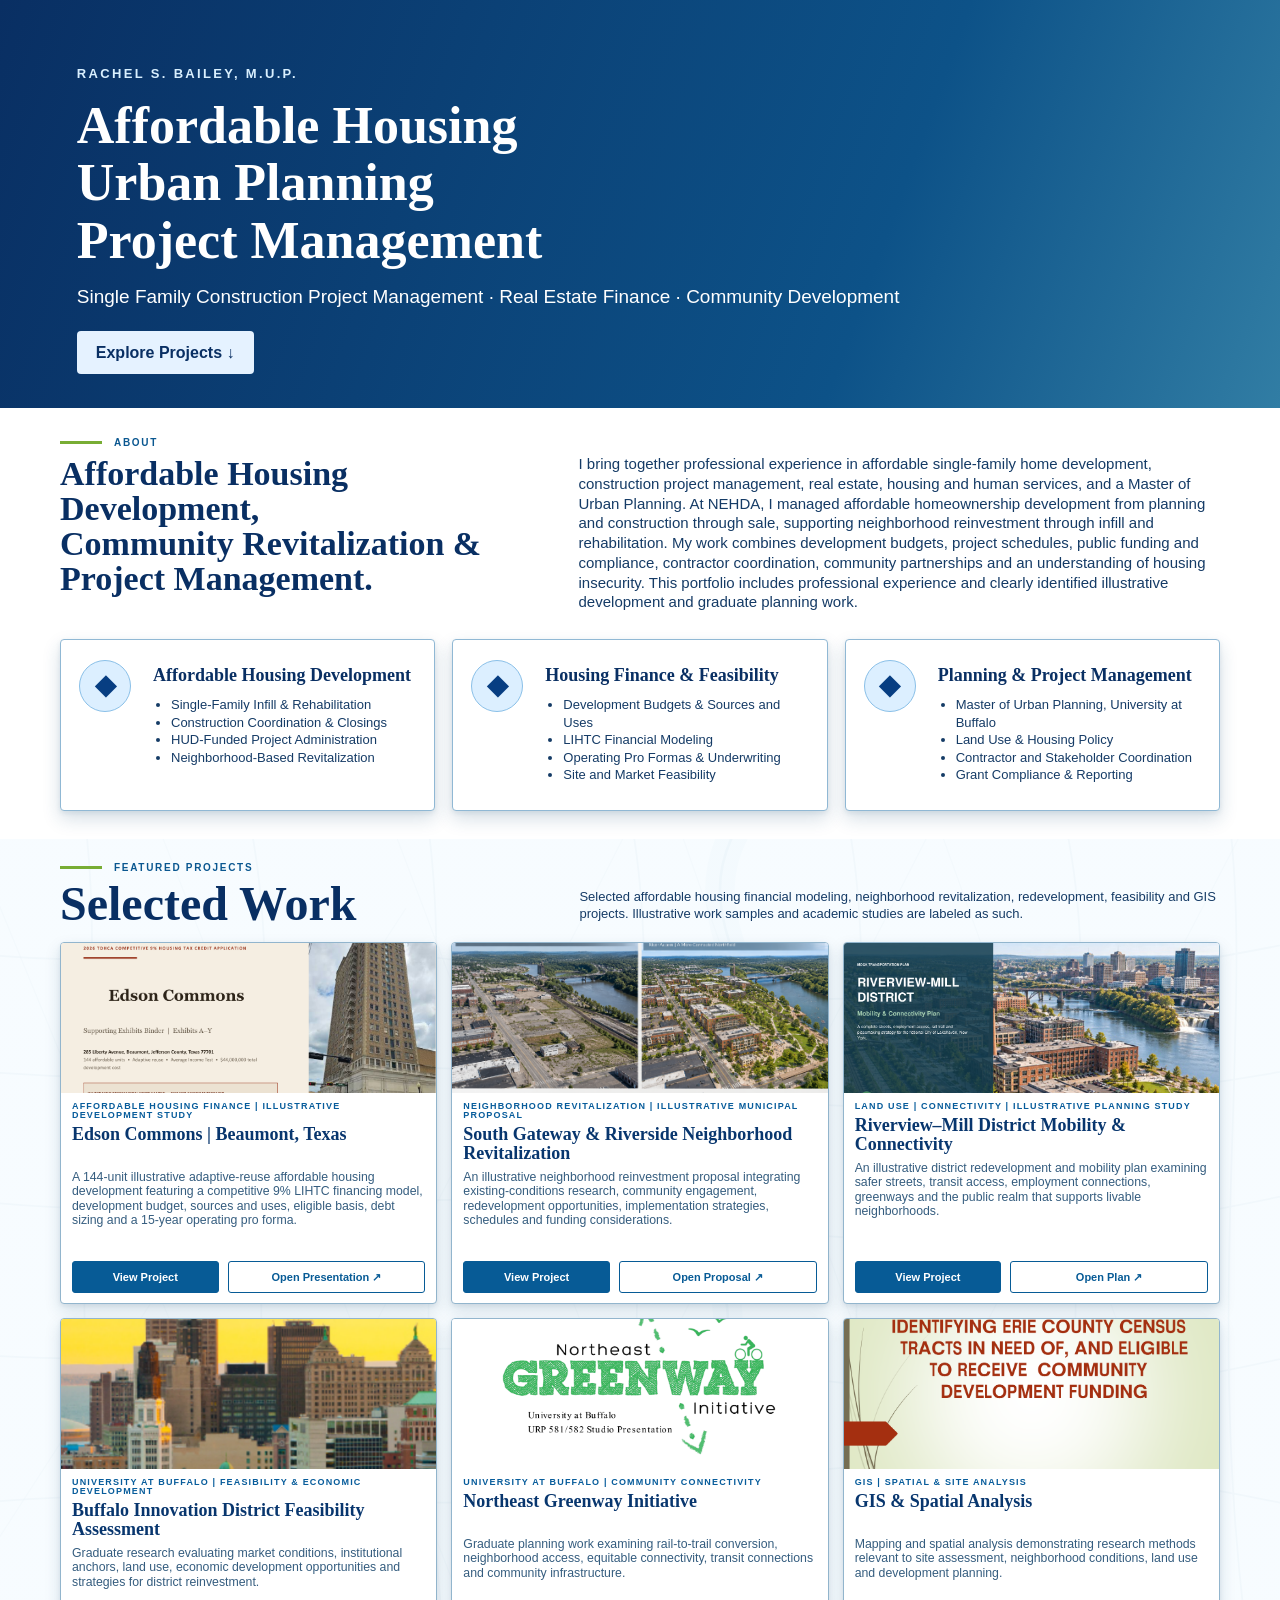
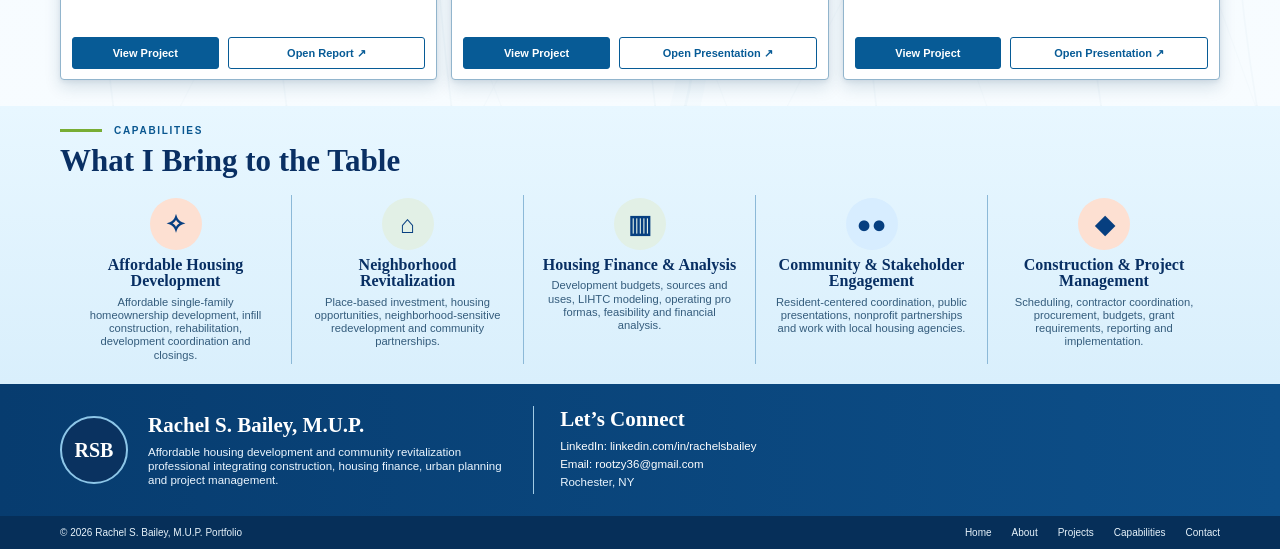
==== commit 0d07dbba: "Refactor housing hero content in index.html Updated the housing hero content structure for clarity." ====
--- a/index.html
+++ b/index.html
@@ -18,7 +18,7 @@
 <a href="#contact">Contact</a>
 </nav>
 <a aria-label="View my work" class="hero-work-link" href="#projects">View My Work</a>
-<div class="housing-hero-content"><div class="housing-kicker">RACHEL S. BAILEY, M.U.P.<h1>Affordable Housing,<br/>Urban Planning,<br/>Project Management</h1><p>Single Family Construction Project Management · Real Estate Finance · Community Development</p><a class="housing-cta" href="#projects">Explore Projects ↓</a></div></section>
+<div class="housing-hero-content"><div class="housing-kicker">RACHEL S. BAILEY, M.U.P.</div><h1>Affordable Housing<br/>Urban Planning<br/>Project Management</h1><p>Single Family Construction Project Management · Real Estate Finance · Community Development</p><a class="housing-cta" href="#projects">Explore Projects ↓</a></div></section>
 <section class="about section" id="about">
 <div class="container">
 <div class="about-intro-grid">
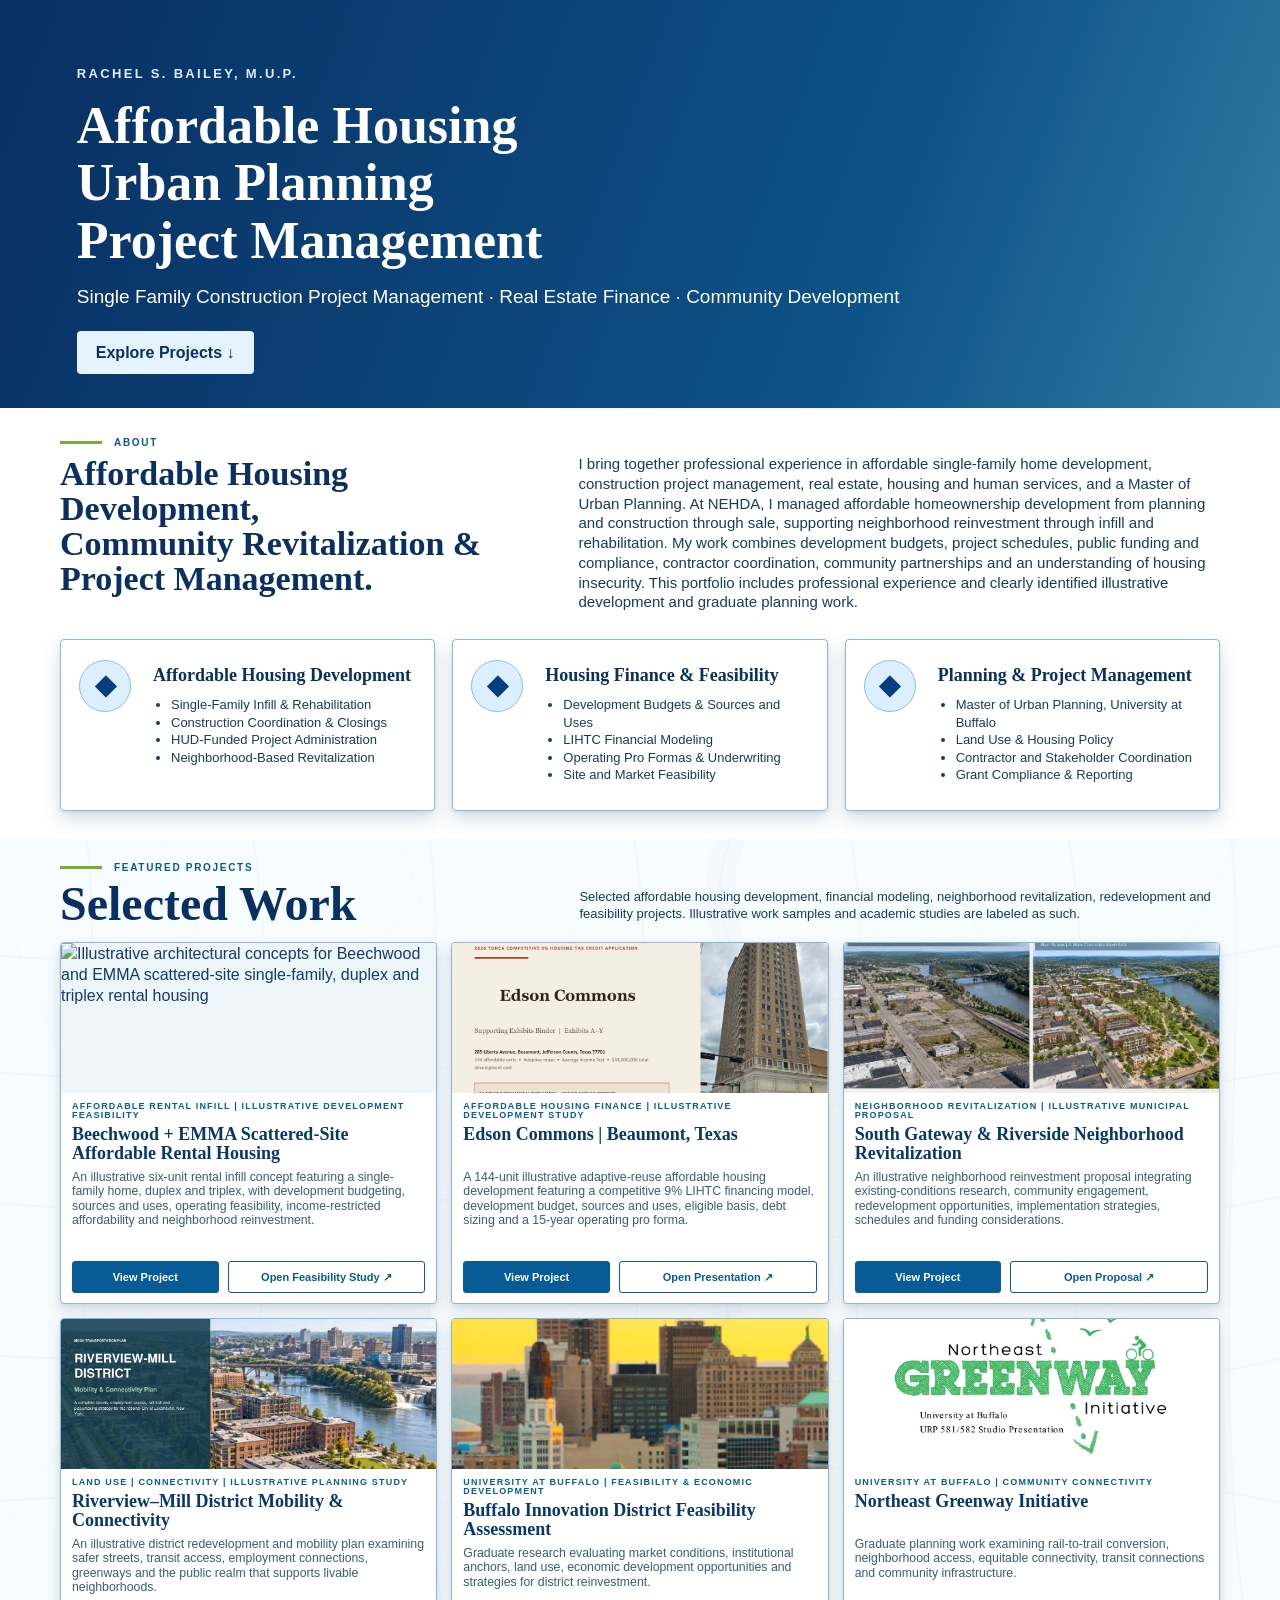
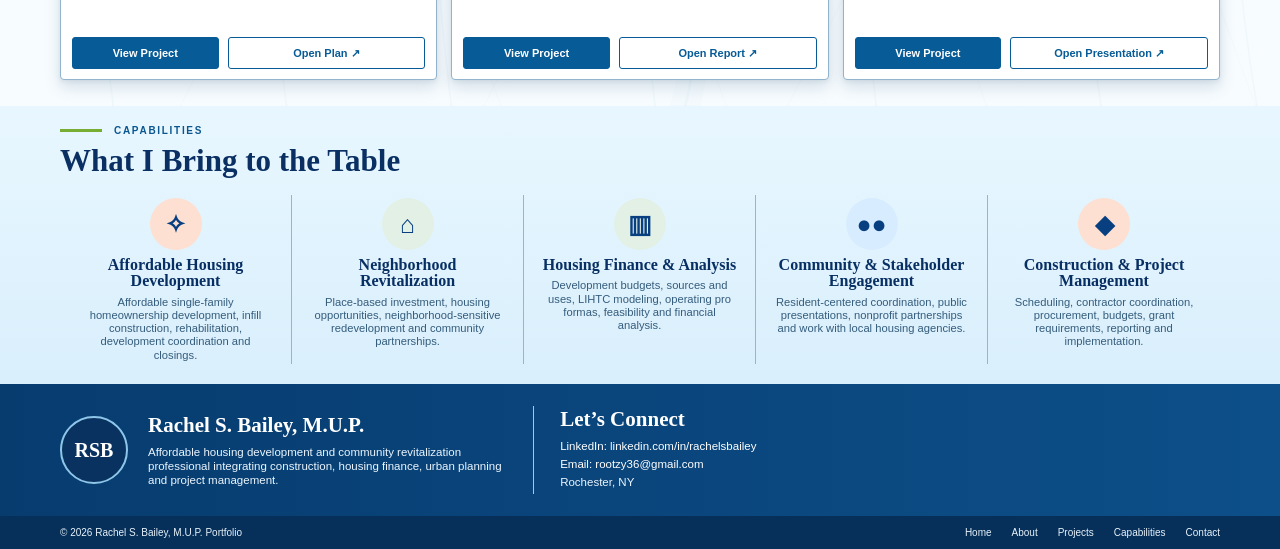
==== commit 796b15dc: "Add files via upload" ====
--- a/index.html
+++ b/index.html
@@ -25,7 +25,6 @@
 <div>
 <div class="eyebrow"><span></span>About</div>
 <h2>Affordable Housing Development,<br/>Community Revitalization &amp; Project Management.</h2>
-
 </div>
 <div class="about-copy">
 <p>I bring together professional experience in affordable single-family home development, construction project management, real estate, housing and human services, and a Master of Urban Planning. At NEHDA, I managed affordable homeownership development from planning and construction through sale, supporting neighborhood reinvestment through infill and rehabilitation. My work combines development budgets, project schedules, public funding and compliance, contractor coordination, community partnerships and an understanding of housing insecurity. This portfolio includes professional experience and clearly identified illustrative development and graduate planning work.</p>
@@ -53,12 +52,11 @@
 <div class="container">
 <div class="section-heading-grid">
 <div><div class="eyebrow"><span></span>Featured Projects</div><h2>Selected Work</h2></div>
-<p>Selected affordable housing financial modeling, neighborhood revitalization, redevelopment, feasibility and GIS projects. Illustrative work samples and academic studies are labeled as such.</p>
+<p>Selected affordable housing development, financial modeling, neighborhood revitalization, redevelopment and feasibility projects. Illustrative work samples and academic studies are labeled as such.</p>
 </div>
-<div class="project-grid"><article class="project-card"><div class="project-image"><img alt="Edson Commons | Beaumont, Texas project cover" loading="lazy" src="assets/edson_cover.png"/></div><div class="project-body"><div class="project-label">Affordable Housing Finance | Illustrative Development Study</div><h3>Edson Commons | Beaumont, Texas</h3><p>A 144-unit illustrative adaptive-reuse affordable housing development featuring a competitive 9% LIHTC financing model, development budget, sources and uses, eligible basis, debt sizing and a 15-year operating pro forma.</p><div class="project-actions"><a class="btn" href="edson-commons.html">View Project</a><a class="btn outline" href="documents/Edson_Commons_Presentation.pdf" rel="noopener" target="_blank">Open Presentation ↗</a></div></div></article><article class="project-card"><div class="project-image"><img alt="South Gateway &amp; Riverside Neighborhood Revitalization project cover" loading="lazy" src="assets/south_gateway_before_after.png"/></div><div class="project-body"><div class="project-label">Neighborhood Revitalization | Illustrative Municipal Proposal</div><h3>South Gateway &amp; Riverside Neighborhood Revitalization</h3><p>An illustrative neighborhood reinvestment proposal integrating existing-conditions research, community engagement, redevelopment opportunities, implementation strategies, schedules and funding considerations.</p><div class="project-actions"><a class="btn" href="municipal-proposal.html">View Project</a><a class="btn outline" href="documents/South_Gateway_Riverside_Proposal_FINAL_2026.pdf" rel="noopener" target="_blank">Open Proposal ↗</a></div></div></article><article class="project-card"><div class="project-image"><img alt="Riverview–Mill District Mobility &amp; Connectivity project cover" loading="lazy" src="assets/lakehaven_cover.png"/></div><div class="project-body"><div class="project-label">Land Use | Connectivity | Illustrative Planning Study</div><h3>Riverview–Mill District Mobility &amp; Connectivity</h3><p>An illustrative district redevelopment and mobility plan examining safer streets, transit access, employment connections, greenways and the public realm that supports livable neighborhoods.</p><div class="project-actions"><a class="btn" href="lakehaven-mobility.html">View Project</a><a class="btn outline" href="documents/Lakehaven_Riverview_Mobility_Connectivity_Plan.pdf" rel="noopener" target="_blank">Open Plan ↗</a></div></div></article><article class="project-card"><div class="project-image"><img alt="Buffalo Innovation District Feasibility Assessment project cover" loading="lazy" src="assets/innovation_cover.png"/></div><div class="project-body"><div class="project-label">University at Buffalo | Feasibility &amp; Economic Development</div><h3>Buffalo Innovation District Feasibility Assessment</h3><p>Graduate research evaluating market conditions, institutional anchors, land use, economic development opportunities and strategies for district reinvestment.</p><div class="project-actions"><a class="btn" href="innovation-district.html">View Project</a><a class="btn outline" href="documents/Buffalo_Innovation_District_Feasibility_Report.pdf" rel="noopener" target="_blank">Open Report ↗</a></div></div></article><article class="project-card"><div class="project-image"><img alt="Northeast Greenway Initiative project cover" loading="lazy" src="assets/greenway_cover.png"/></div><div class="project-body"><div class="project-label">University at Buffalo | Community Connectivity</div><h3>Northeast Greenway Initiative</h3><p>Graduate planning work examining rail-to-trail conversion, neighborhood access, equitable connectivity, transit connections and community infrastructure.</p><div class="project-actions"><a class="btn" href="greenway.html">View Project</a><a class="btn outline" href="documents/Northeast_Greenway_Presentation.pdf" rel="noopener" target="_blank">Open Presentation ↗</a></div></div></article><article class="project-card"><div class="project-image"><img alt="GIS &amp; Spatial Analysis project cover" loading="lazy" src="assets/gis_cover.png"/></div><div class="project-body"><div class="project-label">GIS | Spatial &amp; Site Analysis</div><h3>GIS &amp; Spatial Analysis</h3><p>Mapping and spatial analysis demonstrating research methods relevant to site assessment, neighborhood conditions, land use and development planning.</p><div class="project-actions"><a class="btn" href="erie-gis.html">View Project</a><a class="btn outline" href="documents/Erie_County_GIS_Presentation.pdf" rel="noopener" target="_blank">Open Presentation ↗</a></div></div></article></div>
+<div class="project-grid"><article class="project-card"><div class="project-image"><img alt="Illustrative architectural concepts for Beechwood and EMMA scattered-site single-family, duplex and triplex rental housing" loading="lazy" src="assets/beechwood_emma_cover.png"/></div><div class="project-body"><div class="project-label">Affordable Rental Infill | Illustrative Development Feasibility</div><h3>Beechwood + EMMA Scattered-Site Affordable Rental Housing</h3><p>An illustrative six-unit rental infill concept featuring a single-family home, duplex and triplex, with development budgeting, sources and uses, operating feasibility, income-restricted affordability and neighborhood reinvestment.</p><div class="project-actions"><a class="btn" href="beechwood-emma-infill.html">View Project</a><a class="btn outline" href="documents/Beechwood_EMMA_Scattered_Site_Rental_Feasibility.pdf" rel="noopener" target="_blank">Open Feasibility Study ↗</a></div></div></article><article class="project-card"><div class="project-image"><img alt="Edson Commons | Beaumont, Texas project cover" loading="lazy" src="assets/edson_cover.png"/></div><div class="project-body"><div class="project-label">Affordable Housing Finance | Illustrative Development Study</div><h3>Edson Commons | Beaumont, Texas</h3><p>A 144-unit illustrative adaptive-reuse affordable housing development featuring a competitive 9% LIHTC financing model, development budget, sources and uses, eligible basis, debt sizing and a 15-year operating pro forma.</p><div class="project-actions"><a class="btn" href="edson-commons.html">View Project</a><a class="btn outline" href="documents/Edson_Commons_Presentation.pdf" rel="noopener" target="_blank">Open Presentation ↗</a></div></div></article><article class="project-card"><div class="project-image"><img alt="South Gateway &amp; Riverside Neighborhood Revitalization project cover" loading="lazy" src="assets/south_gateway_before_after.png"/></div><div class="project-body"><div class="project-label">Neighborhood Revitalization | Illustrative Municipal Proposal</div><h3>South Gateway &amp; Riverside Neighborhood Revitalization</h3><p>An illustrative neighborhood reinvestment proposal integrating existing-conditions research, community engagement, redevelopment opportunities, implementation strategies, schedules and funding considerations.</p><div class="project-actions"><a class="btn" href="municipal-proposal.html">View Project</a><a class="btn outline" href="documents/South_Gateway_Riverside_Proposal_FINAL_2026.pdf" rel="noopener" target="_blank">Open Proposal ↗</a></div></div></article><article class="project-card"><div class="project-image"><img alt="Riverview–Mill District Mobility &amp; Connectivity project cover" loading="lazy" src="assets/lakehaven_cover.png"/></div><div class="project-body"><div class="project-label">Land Use | Connectivity | Illustrative Planning Study</div><h3>Riverview–Mill District Mobility &amp; Connectivity</h3><p>An illustrative district redevelopment and mobility plan examining safer streets, transit access, employment connections, greenways and the public realm that supports livable neighborhoods.</p><div class="project-actions"><a class="btn" href="lakehaven-mobility.html">View Project</a><a class="btn outline" href="documents/Lakehaven_Riverview_Mobility_Connectivity_Plan.pdf" rel="noopener" target="_blank">Open Plan ↗</a></div></div></article><article class="project-card"><div class="project-image"><img alt="Buffalo Innovation District Feasibility Assessment project cover" loading="lazy" src="assets/innovation_cover.png"/></div><div class="project-body"><div class="project-label">University at Buffalo | Feasibility &amp; Economic Development</div><h3>Buffalo Innovation District Feasibility Assessment</h3><p>Graduate research evaluating market conditions, institutional anchors, land use, economic development opportunities and strategies for district reinvestment.</p><div class="project-actions"><a class="btn" href="innovation-district.html">View Project</a><a class="btn outline" href="documents/Buffalo_Innovation_District_Feasibility_Report.pdf" rel="noopener" target="_blank">Open Report ↗</a></div></div></article><article class="project-card"><div class="project-image"><img alt="Northeast Greenway Initiative project cover" loading="lazy" src="assets/greenway_cover.png"/></div><div class="project-body"><div class="project-label">University at Buffalo | Community Connectivity</div><h3>Northeast Greenway Initiative</h3><p>Graduate planning work examining rail-to-trail conversion, neighborhood access, equitable connectivity, transit connections and community infrastructure.</p><div class="project-actions"><a class="btn" href="greenway.html">View Project</a><a class="btn outline" href="documents/Northeast_Greenway_Presentation.pdf" rel="noopener" target="_blank">Open Presentation ↗</a></div></div></article></div>
 </div>
 </section>
-
 <section class="capabilities section" id="capabilities">
 <div class="container">
 <div class="eyebrow"><span></span>Capabilities</div>
@@ -79,7 +77,6 @@
 <div aria-label="Rachel S. Bailey initials" class="monogram">RSB</div>
 <div><h3>Rachel S. Bailey, M.U.P.</h3><p>Affordable housing development and community revitalization professional integrating construction, housing finance, urban planning and project management.</p></div>
 </div>
-
 <div class="footer-contact"><h3>Let’s Connect</h3><p><a href="https://www.linkedin.com/in/rachelsbailey" target="_blank">LinkedIn: linkedin.com/in/rachelsbailey</a></p><p><a href="mailto:rootzy36@gmail.com">Email: rootzy36@gmail.com</a></p><p>Rochester, NY</p></div>
 </div>
 </div>
